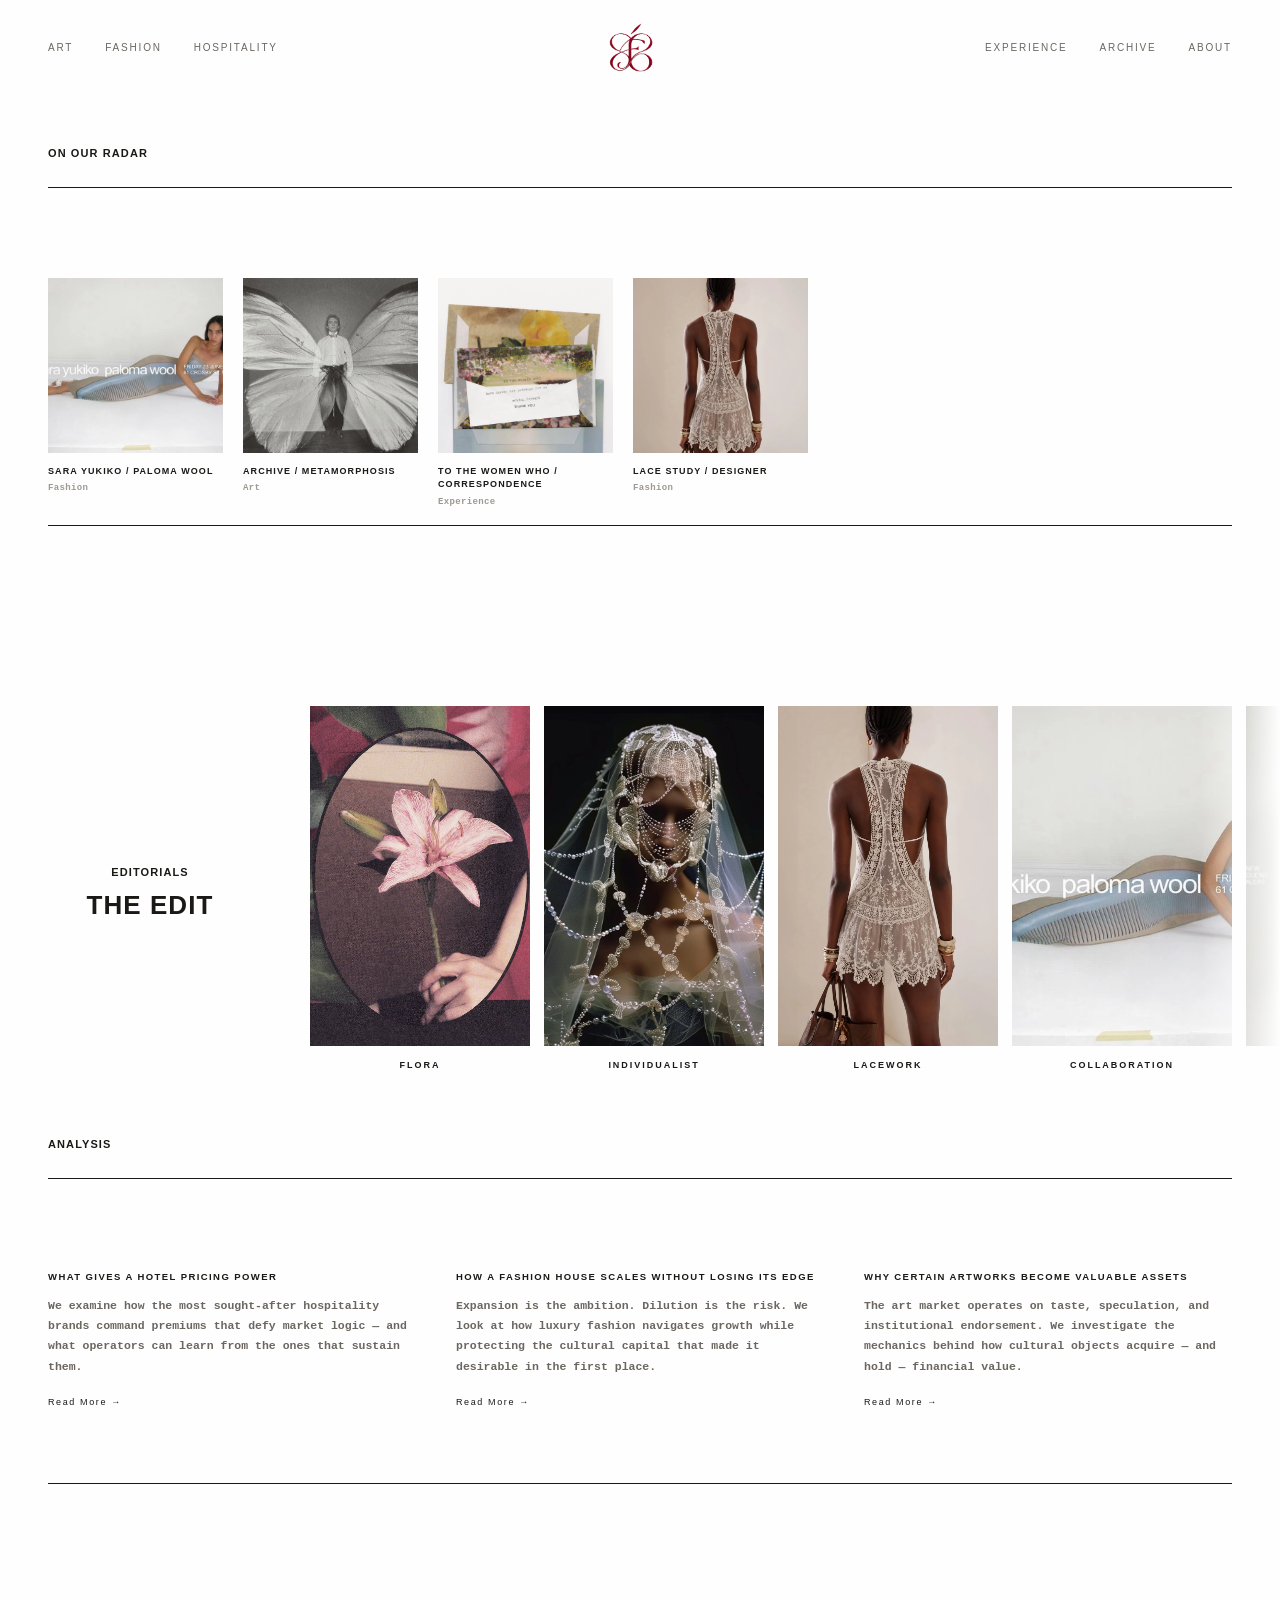
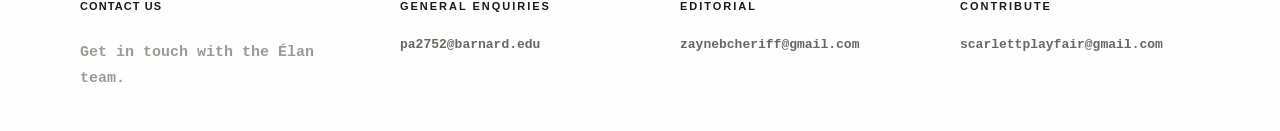
==== index.html @ d8a5c041 "Initial commit — Élan magazine website" ====
<!DOCTYPE html>
<html lang="en">
<head>
  <meta charset="UTF-8" />
  <meta name="viewport" content="width=device-width, initial-scale=1.0" />
  <title>Élan</title>
  <link rel="icon" type="image/png" href="logo.png" />
  <link rel="stylesheet" href="style.css" />
  <link rel="stylesheet" href="about.css" />
</head>
<body>

  <!-- NAV -->
  <nav class="nav">
    <div class="nav-left">
      <a href="#">Art</a>
      <a href="#">Fashion</a>
      <a href="#">Hospitality</a>
    </div>
    <div class="nav-logo">
      <img src="logo.png" alt="Élan" class="nav-logo-img" />
    </div>
    <div class="nav-right">
      <a href="#">Experience</a>
      <a href="archive.html">Archive</a>
      <a href="about.html">About</a>
    </div>
  </nav>

  <main>

    <!-- ON OUR RADAR -->
    <section class="section">
      <div class="section-label">On Our Radar</div>
      <div class="section-divider"></div>

      <div class="scroll-row-wrap">
        <div class="scroll-row creators-row">

          <article class="creator-card">
            <img class="creator-img" src="img-6.webp" alt="Sara Yukiko x Paloma Wool" />
            <div class="creator-meta">
              <p class="creator-name">Sara Yukiko / Paloma Wool</p>
              <p class="creator-date">Fashion</p>
            </div>
          </article>

          <article class="creator-card">
            <img class="creator-img" src="img-5.webp" alt="Butterfly Wings" />
            <div class="creator-meta">
              <p class="creator-name">Archive / Metamorphosis</p>
              <p class="creator-date">Art</p>
            </div>
          </article>

          <article class="creator-card">
            <img class="creator-img" src="img-2.webp" alt="Letters" />
            <div class="creator-meta">
              <p class="creator-name">To the Women Who / Correspondence</p>
              <p class="creator-date">Experience</p>
            </div>
          </article>

          <article class="creator-card">
            <img class="creator-img" src="img-4.webp" alt="Lace" />
            <div class="creator-meta">
              <p class="creator-name">Lace Study / Designer</p>
              <p class="creator-date">Fashion</p>
            </div>
          </article>

          <article class="creator-card" style="display:none;">
            <img class="creator-img" src="img-3.webp" alt="Camera" />
            <div class="creator-meta">
              <p class="creator-name">Bespoke / New Client Alert</p>
              <p class="creator-date">Art</p>
            </div>
          </article>

          <article class="creator-card" style="display:none;">
            <img class="creator-img" src="img-7.webp" alt="Veil" />
            <div class="creator-meta">
              <p class="creator-name">Veiled / Crystal Work</p>
              <p class="creator-date">Fashion</p>
            </div>
          </article>

        </div>
        <div class="scroll-fade-right"></div>
      </div>
      <div class="section-divider"></div>
    </section>

    <!-- LOOKBOOKS / THE EDIT -->
    <section class="section section-lookbooks">
      <div class="lookbooks-inner">

        <div class="lookbooks-text">
          <p class="lookbooks-label">Editorials</p>
          <h2 class="lookbooks-title">The Edit</h2>
        </div>

        <div class="lookbooks-scroll-wrap">
          <button class="scroll-arrow arrow-left" aria-label="Scroll left">&#8592;</button>

          <div class="scroll-row lookbooks-row" id="lookbooksRow">

            <article class="lookbook-card">
              <img class="lookbook-img" src="img-1.webp" alt="Lily" />
              <p class="lookbook-caption">Flora</p>
            </article>

            <article class="lookbook-card">
              <img class="lookbook-img" src="img-7.webp" alt="Veil" />
              <p class="lookbook-caption">Individualist</p>
            </article>

            <article class="lookbook-card">
              <img class="lookbook-img" src="img-4.webp" alt="Lace" />
              <p class="lookbook-caption">Lacework</p>
            </article>

            <article class="lookbook-card">
              <img class="lookbook-img" src="img-6.webp" alt="Sara Yukiko" />
              <p class="lookbook-caption">Collaboration</p>
            </article>

            <article class="lookbook-card">
              <img class="lookbook-img" src="img-3.webp" alt="Camera" />
              <p class="lookbook-caption">Bespoke</p>
            </article>

          </div>
          <div class="scroll-fade-right"></div>
        </div>

    </section>

    <!-- INTERVIEWS -->
    <section class="section section-interviews">
      <div class="section-label">Analysis</div>
      <div class="section-divider"></div>

      <div class="interviews-grid">

        <article class="interview-card">
          <h3 class="interview-title">What Gives a Hotel Pricing Power</h3>
          <p class="interview-body">We examine how the most sought-after hospitality brands command premiums that defy market logic — and what operators can learn from the ones that sustain them.</p>
          <a href="#" class="read-more">Read More &rarr;</a>
        </article>

        <article class="interview-card">
          <h3 class="interview-title">How a Fashion House Scales Without Losing Its Edge</h3>
          <p class="interview-body">Expansion is the ambition. Dilution is the risk. We look at how luxury fashion navigates growth while protecting the cultural capital that made it desirable in the first place.</p>
          <a href="#" class="read-more">Read More &rarr;</a>
        </article>

        <article class="interview-card">
          <h3 class="interview-title">Why Certain Artworks Become Valuable Assets</h3>
          <p class="interview-body">The art market operates on taste, speculation, and institutional endorsement. We investigate the mechanics behind how cultural objects acquire — and hold — financial value.</p>
          <a href="#" class="read-more">Read More &rarr;</a>
        </article>

      </div>
    </section>

    <!-- CONTACT -->
    <section class="about-contact">
      <div class="section-divider"></div>
      <div class="about-contact-inner">
        <div class="about-contact-left">
          <p class="section-label">Contact Us</p>
          <p class="about-contact-sub">Get in touch with the Élan team.</p>
        </div>
        <div class="about-contact-right">
          <div class="about-contact-item">
            <p class="about-contact-label">General Enquiries</p>
            <a href="mailto:pa2752@barnard.edu" class="about-contact-link">pa2752@barnard.edu</a>
          </div>
          <div class="about-contact-item">
            <p class="about-contact-label">Editorial</p>
            <a href="mailto:zaynebcheriff@gmail.com" class="about-contact-link">zaynebcheriff@gmail.com</a>
          </div>
          <div class="about-contact-item">
            <p class="about-contact-label">Contribute</p>
            <a href="mailto:scarlettplayfair@gmail.com" class="about-contact-link">scarlettplayfair@gmail.com</a>
          </div>
        </div>
      </div>
    </section>

  </main>

  <script>
    const arrow = document.querySelector('.arrow-left');
    const row = document.getElementById('lookbooksRow');
    if (arrow && row) {
      arrow.addEventListener('click', () => {
        row.scrollBy({ left: -340, behavior: 'smooth' });
      });
    }
  </script>

</body>
</html>
---- style.css ----
/* ── RESET & BASE ── */
*, *::before, *::after { box-sizing: border-box; margin: 0; padding: 0; }

:root {
  --bg: #fefefe;
  --ink: #1a1916;
  --ink-light: #6b6660;
  --ink-faint: #9e9992;
  --rule: #1a1916;
  --sans: 'Helvetica Neue', Helvetica, Arial, sans-serif;
  --serif: 'Times New Roman', Times, serif;
  --mono: 'Courier New', Courier, monospace;
}

html { scroll-behavior: smooth; }

body {
  background: var(--bg);
  color: var(--ink);
  font-family: var(--sans);
  font-size: 13px;
  font-weight: 400;
  line-height: 1.6;
  -webkit-font-smoothing: antialiased;
}

a { color: inherit; text-decoration: none; }

/* ── NAV ── */
.nav {
  display: flex;
  align-items: center;
  justify-content: space-between;
  padding: 22px 48px;
  position: sticky;
  top: 0;
  background: var(--bg);
  z-index: 100;
  border-bottom: 1px solid transparent;
}

.nav-left, .nav-right {
  display: flex;
  gap: 32px;
}

.nav-left a, .nav-right a {
  font-size: 10px;
  letter-spacing: 0.18em;
  text-transform: uppercase;
  color: var(--ink-light);
  transition: color 0.2s;
}

.nav-left a:hover, .nav-right a:hover { color: var(--ink); }

.nav-logo {
  display: flex;
  align-items: center;
  justify-content: center;
}

.nav-logo-img {
  height: 52px;
  width: auto;
  display: block;
}

/* ── PAGE HEADER ── */
.page-header {
  text-align: center;
  padding: 36px 48px 28px;
}

.page-title {
  display: flex;
  align-items: center;
  justify-content: center;
  gap: 18px;
  font-size: 0;
}

.title-sans {
  font-family: var(--sans);
  font-size: 12px;
  font-weight: 400;
  letter-spacing: 0.38em;
  text-transform: uppercase;
  color: var(--ink);
}

.title-italic {
  font-family: var(--serif);
  font-size: 26px;
  font-weight: 700;
  font-style: italic;
  letter-spacing: 0.02em;
  text-transform: none;
}

.title-rule {
  display: inline-block;
  width: 56px;
  height: 1px;
  background: var(--ink);
  vertical-align: middle;
  flex-shrink: 0;
}

/* ── SECTIONS ── */
.section {
  padding: 0 48px 90px;
}

.section:first-of-type {
  padding-top: 48px;
}


.section-label {
  font-size: 11px;
  font-weight: 600;
  letter-spacing: 0.1em;
  text-transform: uppercase;
  color: var(--ink);
  margin-bottom: 24px;
}

.section-divider {
  width: 100%;
  height: 1px;
  background: var(--rule);
  margin-top: 12px;
  margin-bottom: 90px;
}

/* ── SCROLL ROW ── */
.scroll-row-wrap {
  position: relative;
}

.scroll-row {
  display: flex;
  gap: 20px;
  overflow-x: auto;
  overflow-y: visible;
  scrollbar-width: none;
  -ms-overflow-style: none;
  padding-bottom: 4px;
}

.scroll-row::-webkit-scrollbar { display: none; }

.scroll-fade-right {
  position: absolute;
  top: 0; right: 0;
  width: 80px;
  height: calc(100% - 4px);
  background: linear-gradient(to right, transparent, var(--bg));
  pointer-events: none;
}

/* ── CREATOR CARDS ── */
.creators-row {
  align-items: flex-start;
}

.creator-card {
  flex: 0 0 auto;
  width: 175px;
  cursor: pointer;
}

.creator-img {
  width: 175px;
  height: 175px;
  object-fit: cover;
  object-position: center top;
  display: block;
  margin-bottom: 10px;
}

.creator-meta { padding-top: 2px; }

.creator-name {
  font-size: 9px;
  font-weight: 600;
  letter-spacing: 0.12em;
  text-transform: uppercase;
  color: var(--ink);
  line-height: 1.5;
  margin-bottom: 3px;
}

.creator-date {
  font-family: var(--mono);
  font-size: 9px;
  font-weight: 700;
  letter-spacing: 0.04em;
  color: var(--ink-faint);
}

/* ── LOOKBOOKS SECTION ── */
.section-lookbooks {
  padding-left: 0;
  padding-right: 0;
  padding-bottom: 60px;
}

.lookbooks-inner {
  display: flex;
  align-items: center;
  gap: 0;
}

.lookbooks-text {
  flex: 0 0 300px;
  padding: 0 60px;
  text-align: center;
}

.lookbooks-label {
  font-size: 11px;
  font-weight: 600;
  letter-spacing: 0.1em;
  text-transform: uppercase;
  color: var(--ink);
  margin-bottom: 10px;
}

.lookbooks-title {
  font-family: var(--sans);
  font-size: 26px;
  font-weight: 700;
  letter-spacing: 0.04em;
  text-transform: uppercase;
  color: var(--ink);
  line-height: 1;
}

.lookbooks-sub {
  font-size: 10px;
  letter-spacing: 0.08em;
  color: var(--ink-faint);
}

.lookbooks-scroll-wrap {
  flex: 1;
  position: relative;
  overflow: hidden;
  min-height: 360px;
}

.lookbooks-row {
  gap: 14px;
  padding-left: 10px;
  padding-right: 80px;
  align-items: flex-start;
}

.lookbook-card {
  flex: 0 0 auto;
  width: 220px;
  cursor: pointer;
}

.lookbook-img {
  width: 220px;
  height: 340px;
  object-fit: cover;
  object-position: center top;
  display: block;
  margin-bottom: 12px;
}

.lookbook-caption {
  font-size: 9px;
  font-weight: 600;
  letter-spacing: 0.22em;
  text-transform: uppercase;
  color: var(--ink);
  text-align: center;
}

/* Arrow button */
.scroll-arrow {
  position: absolute;
  left: -2px;
  top: 50%;
  transform: translateY(-50%);
  background: none;
  border: none;
  cursor: pointer;
  font-size: 18px;
  color: var(--ink-light);
  z-index: 10;
  padding: 8px 12px;
  transition: color 0.2s;
  line-height: 1;
}

.scroll-arrow:hover { color: var(--ink); }

/* ── INTERVIEWS ── */
.section-interviews { padding-top: 0; padding-bottom: 60px; }

.interviews-grid {
  display: grid;
  grid-template-columns: repeat(3, 1fr);
  gap: 40px;
}

.interview-title {
  font-size: 9.5px;
  font-weight: 600;
  letter-spacing: 0.15em;
  text-transform: uppercase;
  color: var(--ink);
  margin-bottom: 12px;
  line-height: 1.6;
}

.interview-body {
  font-family: var(--mono);
  font-size: 11.5px;
  font-weight: 700;
  color: var(--ink-light);
  line-height: 1.75;
  margin-bottom: 14px;
}

.interview-body em { font-style: italic; }

.read-more {
  font-size: 9px;
  font-weight: 500;
  letter-spacing: 0.18em;
  color: var(--ink);
  text-transform: capitalize;
  transition: letter-spacing 0.25s;
}

.read-more:hover { letter-spacing: 0.28em; }

/* ── PLACEHOLDER IMAGES ── */
.placeholder-img {
  background-color: #ccc;
  display: block;
}

.img-portrait  { background-color: #b8bab5; }
.img-dark      { background-color: #2e2e2e; }
.img-warm      { background-color: #8b4a3c; }
.img-light     { background-color: #ddd8ce; }
.img-mid       { background-color: #9fa89e; }
.img-nature    { background-color: #c4bca8; }

/* ── RESPONSIVE ── */
@media (max-width: 768px) {
  .nav { padding: 18px 24px; }
  .section { padding-left: 24px; padding-right: 24px; }
  .interviews-grid { grid-template-columns: 1fr; gap: 36px; }
  .lookbooks-inner { flex-direction: column; align-items: flex-start; }
  .lookbooks-text { padding: 0 24px 24px; text-align: left; flex: none; }
}
---- about.css ----
/* ── ABOUT PAGE ── */

.about-main {
  padding: 60px 0 0;
}

.about-title-wrap {
  padding: 0 80px 60px;
}

.about-title {
  font-family: var(--sans);
  font-size: 42px;
  font-weight: 900;
  letter-spacing: 0.02em;
  text-transform: uppercase;
  color: var(--ink);
}

/* THREE COLUMNS */
.about-columns {
  display: grid;
  grid-template-columns: repeat(3, 1fr);
  gap: 48px;
  padding: 0 80px 80px;
}

.about-num {
  font-family: var(--mono);
  font-size: 11px;
  font-weight: 700;
  letter-spacing: 0.08em;
  color: var(--ink-faint);
  margin-bottom: 48px;
}

.about-num-title {
  font-family: var(--sans);
  font-size: 11px;
  font-weight: 600;
  letter-spacing: 0.18em;
  text-transform: uppercase;
  color: var(--ink-faint);
}

.about-body {
  font-family: var(--mono);
  font-size: 11px;
  font-weight: 700;
  color: var(--ink-light);
  line-height: 1.85;
}

/* IMAGE PAIR */
.about-images {
  display: grid;
  grid-template-columns: 1fr 1fr;
  gap: 0;
  height: 360px;
}

.about-img-wrap {
  overflow: hidden;
}

.about-img-wrap img {
  width: 100%;
  height: 100%;
  object-fit: cover;
  object-position: center;
  display: block;
}

/* ETHOS */
.about-ethos {
  display: grid;
  grid-template-columns: repeat(2, 1fr);
  gap: 48px;
  padding: 80px 80px 100px;
}

.about-ethos-label {
  font-family: var(--mono);
  font-size: 11px;
  font-weight: 700;
  letter-spacing: 0.08em;
  color: var(--ink-faint);
  margin-bottom: 48px;
}

.about-ethos-body {
  font-family: var(--mono);
  font-size: 11px;
  font-weight: 700;
  color: var(--ink-light);
  line-height: 1.85;
}

/* CONTACT */
.about-contact {
  padding: 0 48px 40px;
}

.about-contact-inner {
  display: flex;
  justify-content: space-between;
  align-items: flex-start;
  padding: 24px 32px 0;
  gap: 80px;
}

.about-contact-left {
  flex: 0 0 240px;
}

.about-contact-sub {
  font-family: var(--mono);
  font-size: 15px;
  font-weight: 700;
  color: var(--ink-faint);
  margin-top: 16px;
  line-height: 1.7;
}

.about-contact-right {
  flex: 1;
  display: grid;
  grid-template-columns: repeat(3, 1fr);
  gap: 40px;
}

.about-contact-label {
  font-family: var(--sans);
  font-size: 11px;
  font-weight: 600;
  letter-spacing: 0.18em;
  text-transform: uppercase;
  color: var(--ink);
  margin-bottom: 18px;
}

.about-contact-link {
  font-family: var(--mono);
  font-size: 13px;
  font-weight: 700;
  color: var(--ink-light);
  text-decoration: none;
  transition: color 0.2s;
}

.about-contact-link:hover {
  color: var(--ink);
}
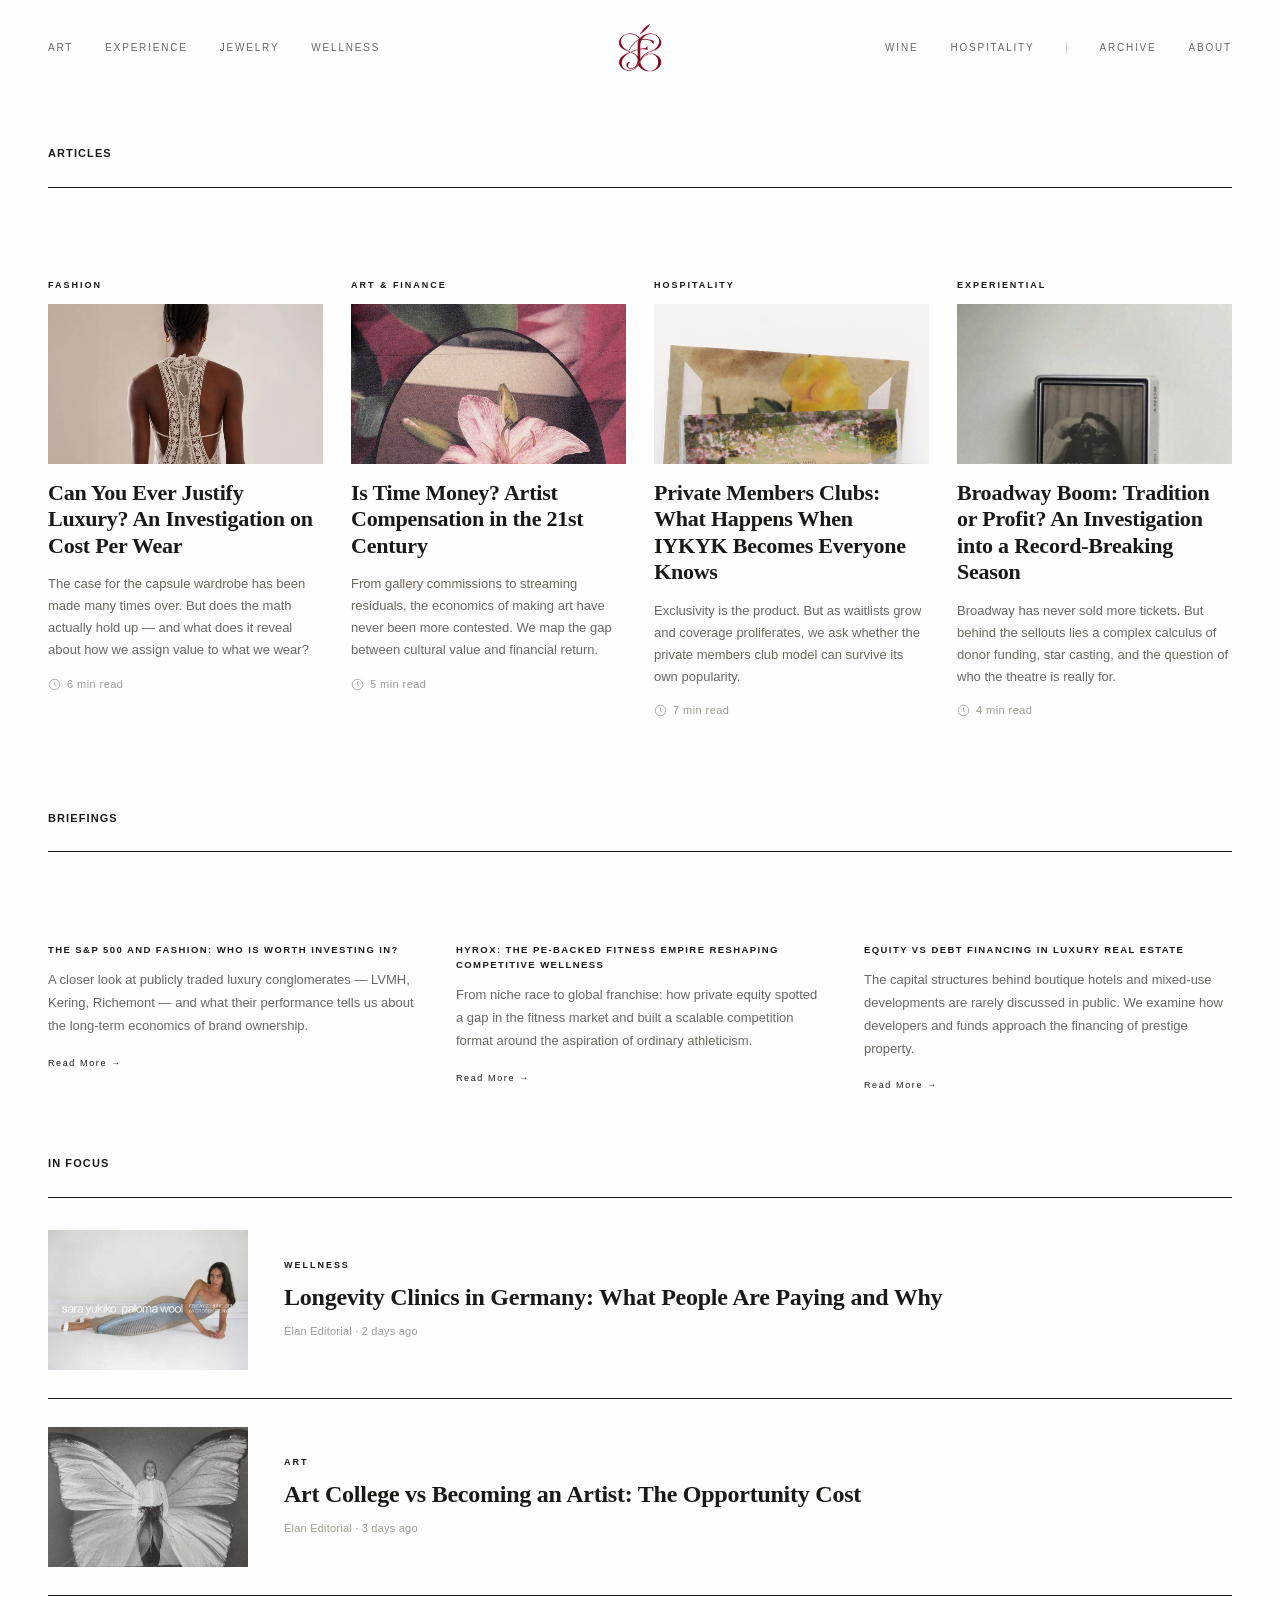
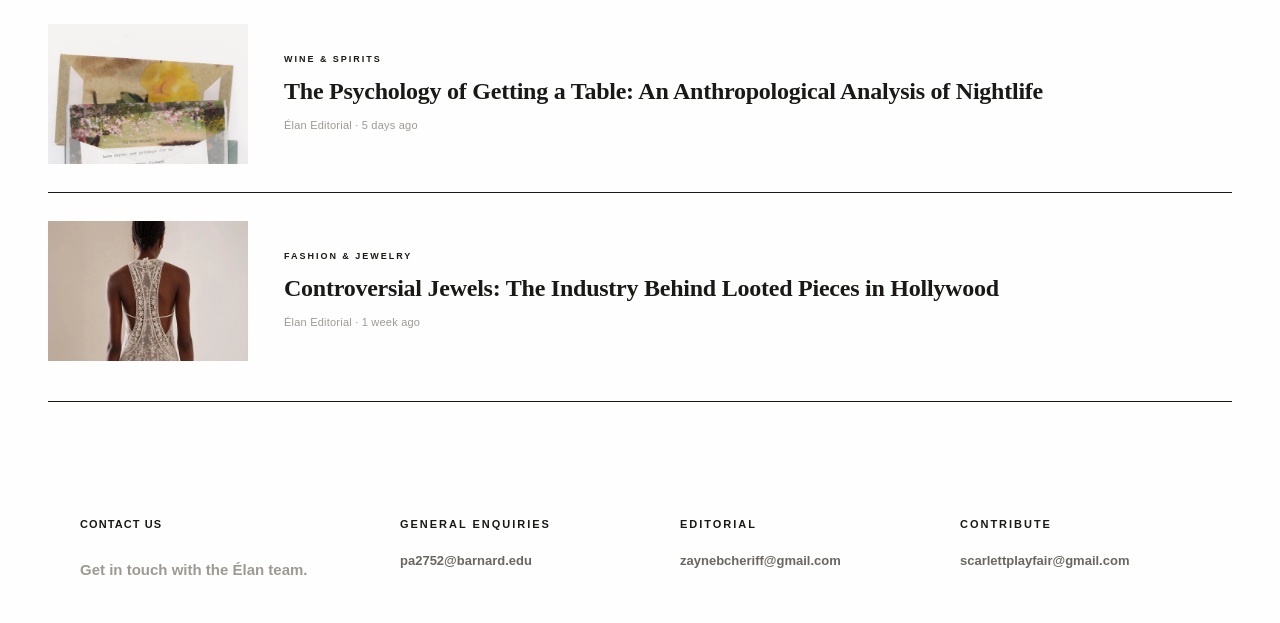
==== commit 88ecdc2d: "Add category pages, archive search, updated nav and content Co-Authored-By: Claude Sonnet 4.6 <norep" ====
--- a/index.html
+++ b/index.html
@@ -13,15 +13,18 @@
   <!-- NAV -->
   <nav class="nav">
     <div class="nav-left">
-      <a href="#">Art</a>
-      <a href="#">Fashion</a>
-      <a href="#">Hospitality</a>
+      <a href="art.html">Art</a>
+      <a href="experience.html">Experience</a>
+      <a href="jewelry.html">Jewelry</a>
+      <a href="wellness.html">Wellness</a>
     </div>
     <div class="nav-logo">
       <img src="logo.png" alt="Élan" class="nav-logo-img" />
     </div>
     <div class="nav-right">
-      <a href="#">Experience</a>
+      <a href="wine.html">Wine</a>
+      <a href="hospitality.html">Hospitality</a>
+      <span class="nav-divider"></span>
       <a href="archive.html">Archive</a>
       <a href="about.html">About</a>
     </div>
@@ -29,139 +32,145 @@
 
   <main>
 
-    <!-- ON OUR RADAR -->
-    <section class="section">
-      <div class="section-label">On Our Radar</div>
-      <div class="section-divider"></div>
-
-      <div class="scroll-row-wrap">
-        <div class="scroll-row creators-row">
-
-          <article class="creator-card">
-            <img class="creator-img" src="img-6.webp" alt="Sara Yukiko x Paloma Wool" />
-            <div class="creator-meta">
-              <p class="creator-name">Sara Yukiko / Paloma Wool</p>
-              <p class="creator-date">Fashion</p>
-            </div>
-          </article>
-
-          <article class="creator-card">
-            <img class="creator-img" src="img-5.webp" alt="Butterfly Wings" />
-            <div class="creator-meta">
-              <p class="creator-name">Archive / Metamorphosis</p>
-              <p class="creator-date">Art</p>
-            </div>
-          </article>
-
-          <article class="creator-card">
-            <img class="creator-img" src="img-2.webp" alt="Letters" />
-            <div class="creator-meta">
-              <p class="creator-name">To the Women Who / Correspondence</p>
-              <p class="creator-date">Experience</p>
-            </div>
-          </article>
-
-          <article class="creator-card">
-            <img class="creator-img" src="img-4.webp" alt="Lace" />
-            <div class="creator-meta">
-              <p class="creator-name">Lace Study / Designer</p>
-              <p class="creator-date">Fashion</p>
-            </div>
-          </article>
-
-          <article class="creator-card" style="display:none;">
-            <img class="creator-img" src="img-3.webp" alt="Camera" />
-            <div class="creator-meta">
-              <p class="creator-name">Bespoke / New Client Alert</p>
-              <p class="creator-date">Art</p>
-            </div>
-          </article>
-
-          <article class="creator-card" style="display:none;">
-            <img class="creator-img" src="img-7.webp" alt="Veil" />
-            <div class="creator-meta">
-              <p class="creator-name">Veiled / Crystal Work</p>
-              <p class="creator-date">Fashion</p>
-            </div>
-          </article>
-
-        </div>
-        <div class="scroll-fade-right"></div>
-      </div>
-      <div class="section-divider"></div>
-    </section>
-
-    <!-- LOOKBOOKS / THE EDIT -->
-    <section class="section section-lookbooks">
-      <div class="lookbooks-inner">
-
-        <div class="lookbooks-text">
-          <p class="lookbooks-label">Editorials</p>
-          <h2 class="lookbooks-title">The Edit</h2>
-        </div>
-
-        <div class="lookbooks-scroll-wrap">
-          <button class="scroll-arrow arrow-left" aria-label="Scroll left">&#8592;</button>
-
-          <div class="scroll-row lookbooks-row" id="lookbooksRow">
-
-            <article class="lookbook-card">
-              <img class="lookbook-img" src="img-1.webp" alt="Lily" />
-              <p class="lookbook-caption">Flora</p>
-            </article>
-
-            <article class="lookbook-card">
-              <img class="lookbook-img" src="img-7.webp" alt="Veil" />
-              <p class="lookbook-caption">Individualist</p>
-            </article>
-
-            <article class="lookbook-card">
-              <img class="lookbook-img" src="img-4.webp" alt="Lace" />
-              <p class="lookbook-caption">Lacework</p>
-            </article>
-
-            <article class="lookbook-card">
-              <img class="lookbook-img" src="img-6.webp" alt="Sara Yukiko" />
-              <p class="lookbook-caption">Collaboration</p>
-            </article>
-
-            <article class="lookbook-card">
-              <img class="lookbook-img" src="img-3.webp" alt="Camera" />
-              <p class="lookbook-caption">Bespoke</p>
-            </article>
-
-          </div>
-          <div class="scroll-fade-right"></div>
-        </div>
-
-    </section>
-
-    <!-- INTERVIEWS -->
+    <!-- FEATURES -->
+    <section class="section section-editorials">
+      <div class="section-label">Articles</div>
+      <div class="section-divider"></div>
+
+      <div class="editorials-list">
+
+        <article class="editorial-card">
+          <div class="editorial-top">
+            <span class="editorial-category">Fashion</span>
+          </div>
+          <div class="editorial-body">
+            <img class="editorial-img" src="img-4.webp" alt="Fashion" />
+            <div class="editorial-text">
+              <h2 class="editorial-title">Can You Ever Justify Luxury? An Investigation on Cost Per Wear</h2>
+              <p class="editorial-desc">The case for the capsule wardrobe has been made many times over. But does the math actually hold up — and what does it reveal about how we assign value to what we wear?</p>
+              <p class="editorial-read"><svg class="read-icon" viewBox="0 0 16 16" fill="none" xmlns="http://www.w3.org/2000/svg"><circle cx="8" cy="8" r="6.5" stroke="currentColor" stroke-width="1"/><path d="M8 5v3.5l2 1.5" stroke="currentColor" stroke-width="1" stroke-linecap="round"/></svg> 6 min read</p>
+            </div>
+          </div>
+        </article>
+
+        <article class="editorial-card">
+          <div class="editorial-top">
+            <span class="editorial-category">Art &amp; Finance</span>
+          </div>
+          <div class="editorial-body">
+            <img class="editorial-img" src="img-1.webp" alt="Art" />
+            <div class="editorial-text">
+              <h2 class="editorial-title">Is Time Money? Artist Compensation in the 21st Century</h2>
+              <p class="editorial-desc">From gallery commissions to streaming residuals, the economics of making art have never been more contested. We map the gap between cultural value and financial return.</p>
+              <p class="editorial-read"><svg class="read-icon" viewBox="0 0 16 16" fill="none" xmlns="http://www.w3.org/2000/svg"><circle cx="8" cy="8" r="6.5" stroke="currentColor" stroke-width="1"/><path d="M8 5v3.5l2 1.5" stroke="currentColor" stroke-width="1" stroke-linecap="round"/></svg> 5 min read</p>
+            </div>
+          </div>
+        </article>
+
+        <article class="editorial-card">
+          <div class="editorial-top">
+            <span class="editorial-category">Hospitality</span>
+          </div>
+          <div class="editorial-body">
+            <img class="editorial-img" src="img-2.webp" alt="Hospitality" />
+            <div class="editorial-text">
+              <h2 class="editorial-title">Private Members Clubs: What Happens When IYKYK Becomes Everyone Knows</h2>
+              <p class="editorial-desc">Exclusivity is the product. But as waitlists grow and coverage proliferates, we ask whether the private members club model can survive its own popularity.</p>
+              <p class="editorial-read"><svg class="read-icon" viewBox="0 0 16 16" fill="none" xmlns="http://www.w3.org/2000/svg"><circle cx="8" cy="8" r="6.5" stroke="currentColor" stroke-width="1"/><path d="M8 5v3.5l2 1.5" stroke="currentColor" stroke-width="1" stroke-linecap="round"/></svg> 7 min read</p>
+            </div>
+          </div>
+        </article>
+
+        <article class="editorial-card">
+          <div class="editorial-top">
+            <span class="editorial-category">Experiential</span>
+          </div>
+          <div class="editorial-body">
+            <img class="editorial-img" src="img-3.webp" alt="Experience" />
+            <div class="editorial-text">
+              <h2 class="editorial-title">Broadway Boom: Tradition or Profit? An Investigation into a Record-Breaking Season</h2>
+              <p class="editorial-desc">Broadway has never sold more tickets. But behind the sellouts lies a complex calculus of donor funding, star casting, and the question of who the theatre is really for.</p>
+              <p class="editorial-read"><svg class="read-icon" viewBox="0 0 16 16" fill="none" xmlns="http://www.w3.org/2000/svg"><circle cx="8" cy="8" r="6.5" stroke="currentColor" stroke-width="1"/><path d="M8 5v3.5l2 1.5" stroke="currentColor" stroke-width="1" stroke-linecap="round"/></svg> 4 min read</p>
+            </div>
+          </div>
+        </article>
+
+      </div>
+    </section>
+
+    <!-- BRIEFINGS -->
     <section class="section section-interviews">
-      <div class="section-label">Analysis</div>
+      <div class="section-label">Briefings</div>
       <div class="section-divider"></div>
 
       <div class="interviews-grid">
 
         <article class="interview-card">
-          <h3 class="interview-title">What Gives a Hotel Pricing Power</h3>
-          <p class="interview-body">We examine how the most sought-after hospitality brands command premiums that defy market logic — and what operators can learn from the ones that sustain them.</p>
+          <h3 class="interview-title">The S&P 500 and Fashion: Who Is Worth Investing In?</h3>
+          <p class="interview-body">A closer look at publicly traded luxury conglomerates — LVMH, Kering, Richemont — and what their performance tells us about the long-term economics of brand ownership.</p>
           <a href="#" class="read-more">Read More &rarr;</a>
         </article>
 
         <article class="interview-card">
-          <h3 class="interview-title">How a Fashion House Scales Without Losing Its Edge</h3>
-          <p class="interview-body">Expansion is the ambition. Dilution is the risk. We look at how luxury fashion navigates growth while protecting the cultural capital that made it desirable in the first place.</p>
+          <h3 class="interview-title">Hyrox: The PE-Backed Fitness Empire Reshaping Competitive Wellness</h3>
+          <p class="interview-body">From niche race to global franchise: how private equity spotted a gap in the fitness market and built a scalable competition format around the aspiration of ordinary athleticism.</p>
           <a href="#" class="read-more">Read More &rarr;</a>
         </article>
 
         <article class="interview-card">
-          <h3 class="interview-title">Why Certain Artworks Become Valuable Assets</h3>
-          <p class="interview-body">The art market operates on taste, speculation, and institutional endorsement. We investigate the mechanics behind how cultural objects acquire — and hold — financial value.</p>
+          <h3 class="interview-title">Equity vs Debt Financing in Luxury Real Estate</h3>
+          <p class="interview-body">The capital structures behind boutique hotels and mixed-use developments are rarely discussed in public. We examine how developers and funds approach the financing of prestige property.</p>
           <a href="#" class="read-more">Read More &rarr;</a>
         </article>
 
       </div>
+    </section>
+
+    <!-- IN FOCUS -->
+    <section class="section section-infocus">
+      <div class="section-label">In Focus</div>
+      <div class="section-divider"></div>
+
+      <div class="infocus-list">
+
+        <article class="infocus-card">
+          <img class="infocus-img" src="img-6.webp" alt="Wellness" />
+          <div class="infocus-text">
+            <p class="infocus-category">Wellness</p>
+            <h2 class="infocus-title">Longevity Clinics in Germany: What People Are Paying and Why</h2>
+            <p class="infocus-meta">Élan Editorial · 2 days ago</p>
+          </div>
+        </article>
+
+        <article class="infocus-card">
+          <img class="infocus-img" src="img-5.webp" alt="Art" />
+          <div class="infocus-text">
+            <p class="infocus-category">Art</p>
+            <h2 class="infocus-title">Art College vs Becoming an Artist: The Opportunity Cost</h2>
+            <p class="infocus-meta">Élan Editorial · 3 days ago</p>
+          </div>
+        </article>
+
+        <article class="infocus-card">
+          <img class="infocus-img" src="img-2.webp" alt="Wine & Spirits" />
+          <div class="infocus-text">
+            <p class="infocus-category">Wine &amp; Spirits</p>
+            <h2 class="infocus-title">The Psychology of Getting a Table: An Anthropological Analysis of Nightlife</h2>
+            <p class="infocus-meta">Élan Editorial · 5 days ago</p>
+          </div>
+        </article>
+
+        <article class="infocus-card">
+          <img class="infocus-img" src="img-4.webp" alt="Fashion & Jewelry" />
+          <div class="infocus-text">
+            <p class="infocus-category">Fashion &amp; Jewelry</p>
+            <h2 class="infocus-title">Controversial Jewels: The Industry Behind Looted Pieces in Hollywood</h2>
+            <p class="infocus-meta">Élan Editorial · 1 week ago</p>
+          </div>
+        </article>
+
+      </div>
+      <!-- <a href="archive.html" class="view-more">View More <svg viewBox="0 0 16 16" fill="none" xmlns="http://www.w3.org/2000/svg"><path d="M3 8h10M9 4l4 4-4 4" stroke="currentColor" stroke-width="1.2" stroke-linecap="round" stroke-linejoin="round"/></svg></a> -->
     </section>
 
     <!-- CONTACT -->
--- a/style.css
+++ b/style.css
@@ -42,6 +42,11 @@
 .nav-left, .nav-right {
   display: flex;
   gap: 32px;
+  flex: 1;
+}
+
+.nav-right {
+  justify-content: flex-end;
 }
 
 .nav-left a, .nav-right a {
@@ -50,6 +55,15 @@
   text-transform: uppercase;
   color: var(--ink-light);
   transition: color 0.2s;
+}
+
+.nav-right .nav-divider {
+  width: 1px;
+  height: 12px;
+  background: var(--ink-faint);
+  opacity: 0.4;
+  align-self: center;
+  flex-shrink: 0;
 }
 
 .nav-left a:hover, .nav-right a:hover { color: var(--ink); }
@@ -193,9 +207,9 @@
 }
 
 .creator-date {
-  font-family: var(--mono);
+  font-family: var(--sans);
   font-size: 9px;
-  font-weight: 700;
+  font-weight: 400;
   letter-spacing: 0.04em;
   color: var(--ink-faint);
 }
@@ -301,6 +315,169 @@
 
 .scroll-arrow:hover { color: var(--ink); }
 
+/* ── IN FOCUS ── */
+.section-infocus { padding-bottom: 0; }
+.section-infocus .section-divider { margin-bottom: 32px; }
+
+.infocus-list {
+  display: flex;
+  flex-direction: column;
+}
+
+.infocus-card {
+  display: flex;
+  align-items: center;
+  gap: 36px;
+  padding: 28px 0;
+  border-bottom: 1px solid var(--rule);
+  cursor: pointer;
+}
+
+.infocus-card:last-child { border-bottom: none; }
+
+.view-more {
+  display: flex;
+  align-items: center;
+  justify-content: flex-end;
+  gap: 8px;
+  margin-top: 28px;
+  font-family: var(--sans);
+  font-size: 11px;
+  font-weight: 500;
+  letter-spacing: 0.16em;
+  text-transform: uppercase;
+  color: var(--ink);
+  text-decoration: none;
+  transition: gap 0.25s;
+}
+
+.view-more:hover { gap: 14px; }
+
+.view-more svg {
+  width: 16px;
+  height: 16px;
+}
+.infocus-card:first-child { padding-top: 0; }
+
+.infocus-img {
+  width: 200px;
+  height: 140px;
+  object-fit: cover;
+  object-position: center top;
+  flex-shrink: 0;
+}
+
+.infocus-text { flex: 1; }
+
+.infocus-category {
+  font-family: var(--sans);
+  font-size: 9px;
+  font-weight: 700;
+  letter-spacing: 0.22em;
+  text-transform: uppercase;
+  color: var(--ink);
+  margin-bottom: 10px;
+}
+
+.infocus-title {
+  font-family: var(--serif);
+  font-size: 24px;
+  font-weight: 700;
+  line-height: 1.2;
+  color: var(--ink);
+  margin-bottom: 12px;
+  letter-spacing: -0.01em;
+}
+
+.infocus-meta {
+  font-family: var(--sans);
+  font-size: 11px;
+  font-weight: 300;
+  color: var(--ink-faint);
+  letter-spacing: 0.02em;
+}
+
+/* ── EDITORIALS ── */
+.section-editorials { padding-bottom: 90px; }
+
+.editorials-list {
+  display: grid;
+  grid-template-columns: repeat(4, 1fr);
+  gap: 28px;
+}
+
+.editorial-card {
+  cursor: pointer;
+}
+
+.editorial-category {
+  font-family: var(--sans);
+  font-size: 9px;
+  font-weight: 600;
+  letter-spacing: 0.22em;
+  text-transform: uppercase;
+  color: var(--ink);
+  display: block;
+  margin-bottom: 12px;
+}
+
+.editorial-body {
+  display: flex;
+  flex-direction: column;
+  gap: 16px;
+}
+
+.editorial-text {
+  flex: 1;
+}
+
+.editorial-title {
+  font-family: var(--serif);
+  font-size: 22px;
+  font-weight: 700;
+  font-style: normal;
+  line-height: 1.2;
+  color: var(--ink);
+  margin-bottom: 14px;
+  letter-spacing: -0.01em;
+}
+
+.editorial-desc {
+  font-family: var(--sans);
+  font-size: 13px;
+  font-weight: 300;
+  color: var(--ink-light);
+  line-height: 1.7;
+  margin-bottom: 14px;
+  max-width: 480px;
+}
+
+.editorial-read {
+  font-family: var(--sans);
+  font-size: 11px;
+  font-weight: 400;
+  color: var(--ink-faint);
+  letter-spacing: 0.04em;
+  display: flex;
+  align-items: center;
+  gap: 6px;
+}
+
+.read-icon {
+  width: 13px;
+  height: 13px;
+  color: var(--ink-faint);
+  flex-shrink: 0;
+}
+
+.editorial-img {
+  width: 100%;
+  height: 160px;
+  object-fit: cover;
+  object-position: center top;
+  display: block;
+}
+
 /* ── INTERVIEWS ── */
 .section-interviews { padding-top: 0; padding-bottom: 60px; }
 
@@ -321,9 +498,9 @@
 }
 
 .interview-body {
-  font-family: var(--mono);
-  font-size: 11.5px;
-  font-weight: 700;
+  font-family: var(--sans);
+  font-size: 13px;
+  font-weight: 300;
   color: var(--ink-light);
   line-height: 1.75;
   margin-bottom: 14px;
--- a/about.css
+++ b/about.css
@@ -26,7 +26,7 @@
 }
 
 .about-num {
-  font-family: var(--mono);
+  font-family: var(--sans);
   font-size: 11px;
   font-weight: 700;
   letter-spacing: 0.08em;
@@ -44,7 +44,7 @@
 }
 
 .about-body {
-  font-family: var(--mono);
+  font-family: var(--sans);
   font-size: 11px;
   font-weight: 700;
   color: var(--ink-light);
@@ -80,7 +80,7 @@
 }
 
 .about-ethos-label {
-  font-family: var(--mono);
+  font-family: var(--sans);
   font-size: 11px;
   font-weight: 700;
   letter-spacing: 0.08em;
@@ -89,7 +89,7 @@
 }
 
 .about-ethos-body {
-  font-family: var(--mono);
+  font-family: var(--sans);
   font-size: 11px;
   font-weight: 700;
   color: var(--ink-light);
@@ -114,7 +114,7 @@
 }
 
 .about-contact-sub {
-  font-family: var(--mono);
+  font-family: var(--sans);
   font-size: 15px;
   font-weight: 700;
   color: var(--ink-faint);
@@ -140,7 +140,7 @@
 }
 
 .about-contact-link {
-  font-family: var(--mono);
+  font-family: var(--sans);
   font-size: 13px;
   font-weight: 700;
   color: var(--ink-light);
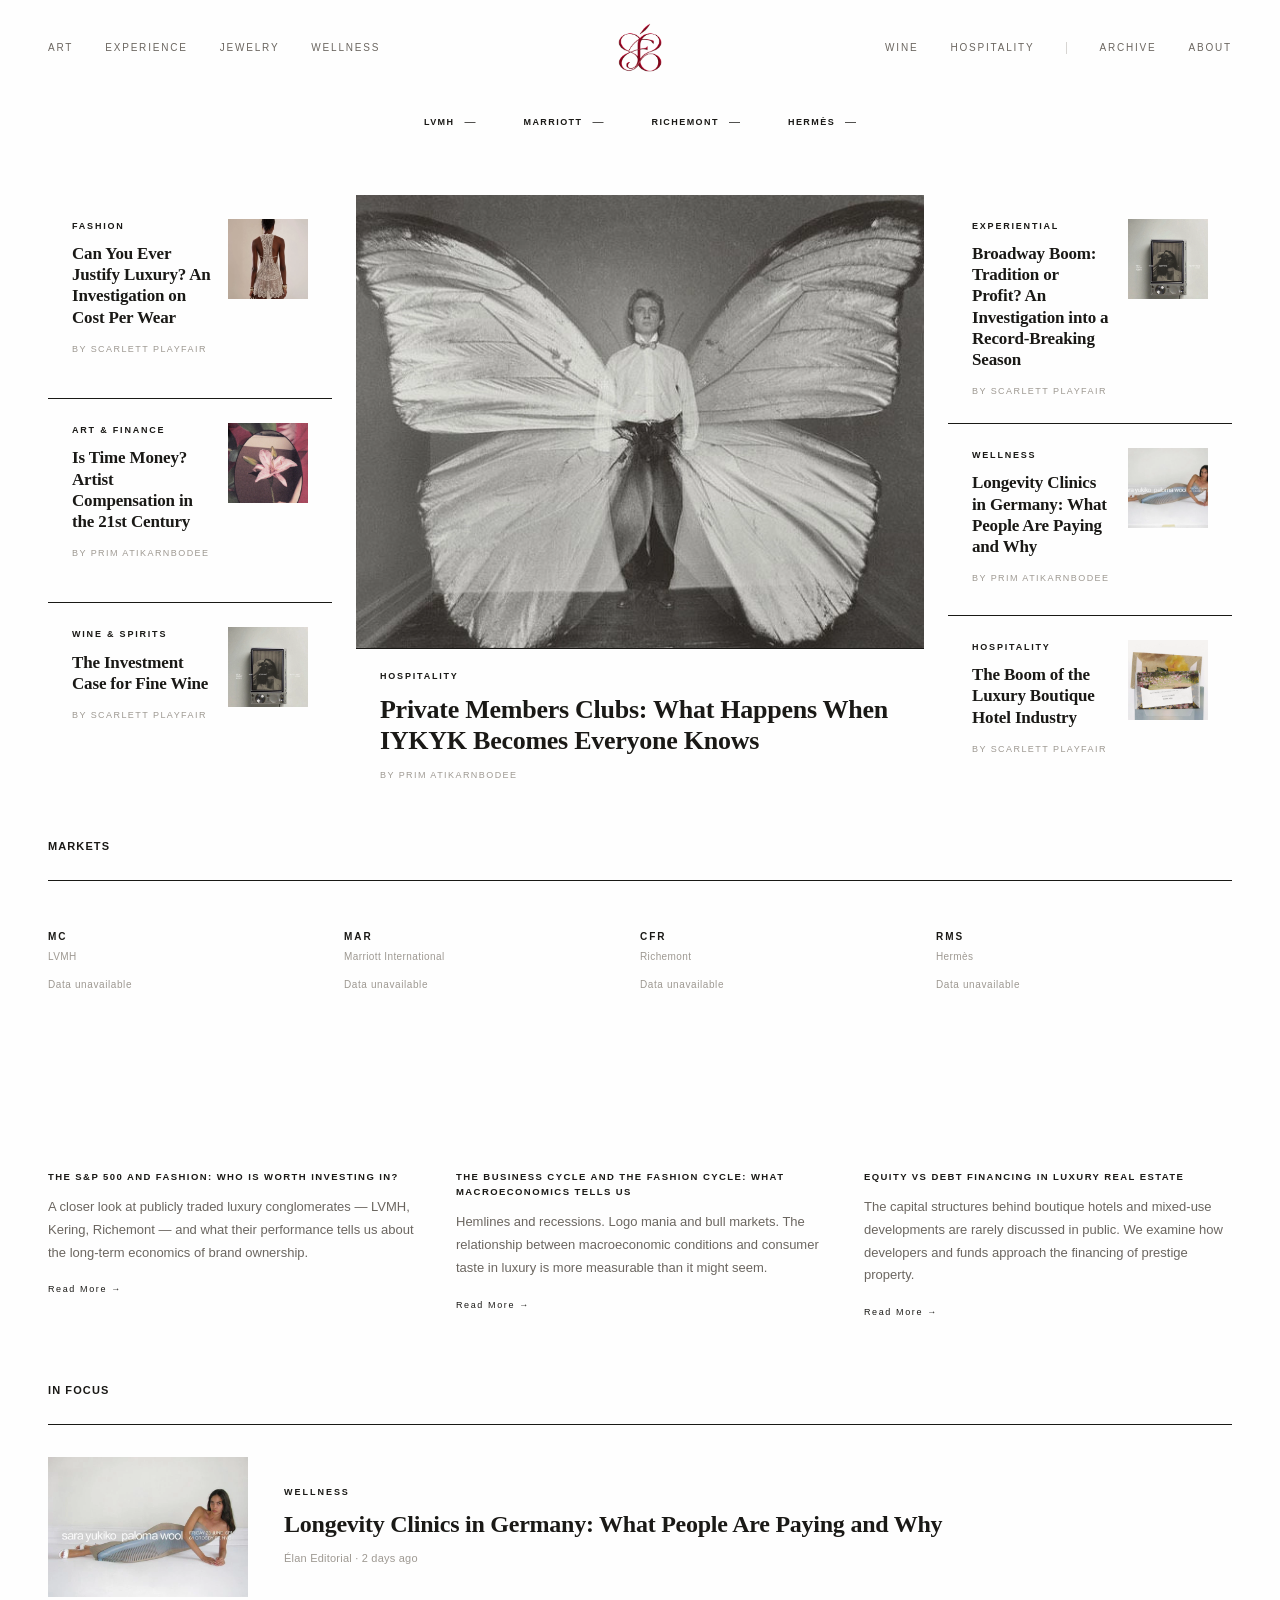
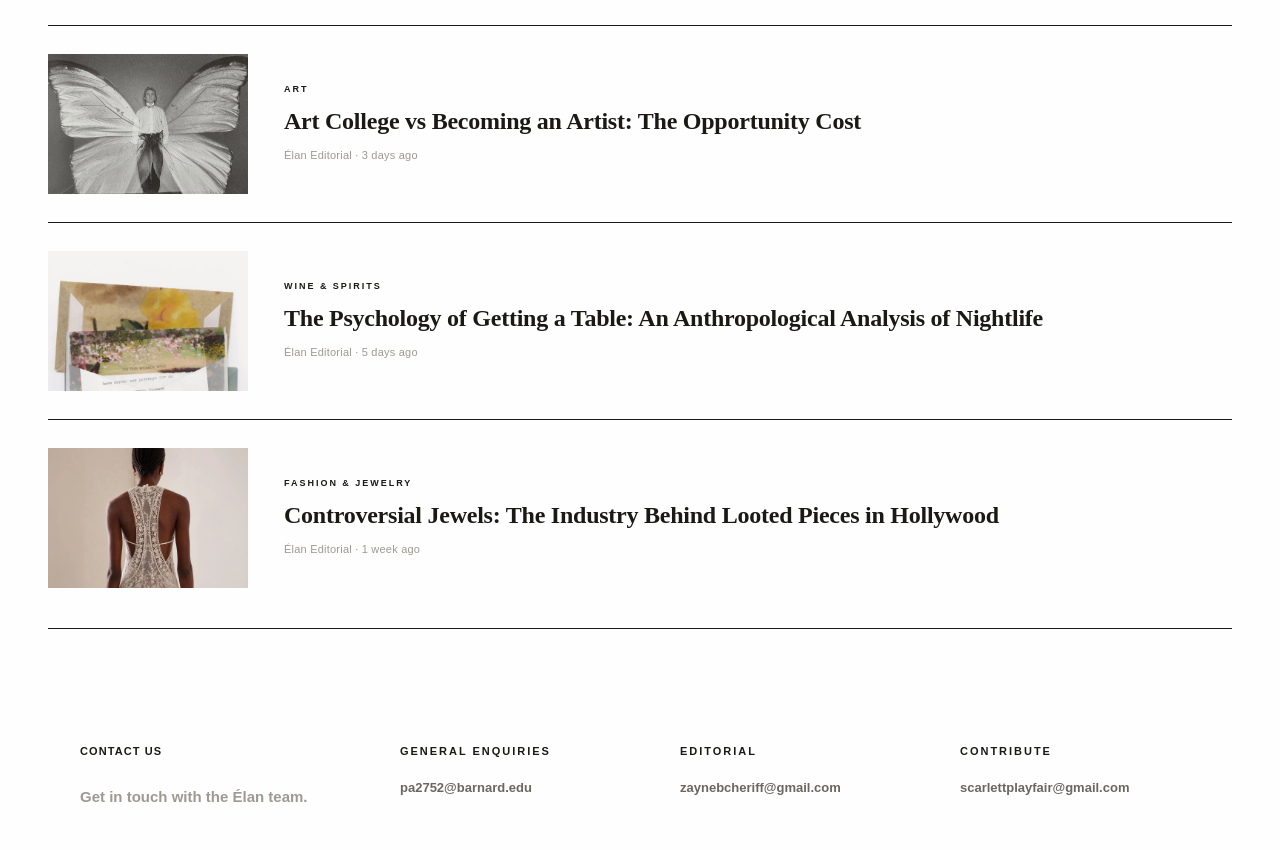
==== commit 418634bd: "Redesign index hero grid, add markets ticker and stock cards Co-Authored-By: Claude Sonnet 4.6 <nore" ====
--- a/index.html
+++ b/index.html
@@ -30,79 +30,111 @@
     </div>
   </nav>
 
+  <!-- MARKET TICKER HEADER -->
+  <div class="ticker-bar" id="tickerBar">
+    <div class="ticker-item" data-symbol="MC.PA"  data-name="LVMH"></div>
+    <div class="ticker-item" data-symbol="MAR"    data-name="Marriott"></div>
+    <div class="ticker-item" data-symbol="CFR.SW" data-name="Richemont"></div>
+    <div class="ticker-item" data-symbol="RMS.PA" data-name="Hermès"></div>
+  </div>
+
   <main>
 
     <!-- FEATURES -->
     <section class="section section-editorials">
-      <div class="section-label">Articles</div>
+      <div class="hero-grid">
+
+        <!-- LEFT COLUMN -->
+        <div class="hero-side hero-side-left">
+
+          <article class="side-card">
+            <div class="side-card-text">
+              <p class="side-card-category">Fashion</p>
+              <h2 class="side-card-title">Can You Ever Justify Luxury? An Investigation on Cost Per Wear</h2>
+              <p class="side-card-byline">By Scarlett Playfair</p>
+            </div>
+            <img class="side-card-img" src="img-4.webp" alt="Fashion" />
+          </article>
+
+          <article class="side-card">
+            <div class="side-card-text">
+              <p class="side-card-category">Art &amp; Finance</p>
+              <h2 class="side-card-title">Is Time Money? Artist Compensation in the 21st Century</h2>
+              <p class="side-card-byline">By Prim Atikarnbodee</p>
+            </div>
+            <img class="side-card-img" src="img-1.webp" alt="Art" />
+          </article>
+
+          <article class="side-card">
+            <div class="side-card-text">
+              <p class="side-card-category">Wine &amp; Spirits</p>
+              <h2 class="side-card-title">The Investment Case for Fine Wine</h2>
+              <p class="side-card-byline">By Scarlett Playfair</p>
+            </div>
+            <img class="side-card-img" src="img-3.webp" alt="Wine" />
+          </article>
+
+        </div>
+
+        <!-- CENTER FEATURED -->
+        <article class="hero-featured">
+          <img class="hero-featured-img" src="img-5.webp" alt="Featured" />
+          <div class="hero-featured-text">
+            <p class="side-card-category">Hospitality</p>
+            <h2 class="hero-featured-title">Private Members Clubs: What Happens When IYKYK Becomes Everyone Knows</h2>
+            <p class="side-card-byline">By Prim Atikarnbodee</p>
+          </div>
+        </article>
+
+        <!-- RIGHT COLUMN -->
+        <div class="hero-side hero-side-right">
+
+          <article class="side-card">
+            <div class="side-card-text">
+              <p class="side-card-category">Experiential</p>
+              <h2 class="side-card-title">Broadway Boom: Tradition or Profit? An Investigation into a Record-Breaking Season</h2>
+              <p class="side-card-byline">By Scarlett Playfair</p>
+            </div>
+            <img class="side-card-img" src="img-3.webp" alt="Experience" />
+          </article>
+
+          <article class="side-card">
+            <div class="side-card-text">
+              <p class="side-card-category">Wellness</p>
+              <h2 class="side-card-title">Longevity Clinics in Germany: What People Are Paying and Why</h2>
+              <p class="side-card-byline">By Prim Atikarnbodee</p>
+            </div>
+            <img class="side-card-img" src="img-6.webp" alt="Wellness" />
+          </article>
+
+          <article class="side-card">
+            <div class="side-card-text">
+              <p class="side-card-category">Hospitality</p>
+              <h2 class="side-card-title">The Boom of the Luxury Boutique Hotel Industry</h2>
+              <p class="side-card-byline">By Scarlett Playfair</p>
+            </div>
+            <img class="side-card-img" src="img-2.webp" alt="Hospitality" />
+          </article>
+
+        </div>
+
+      </div>
+    </section>
+
+    <!-- MARKET TICKER -->
+    <section class="section section-markets">
+      <div class="section-label">Markets</div>
       <div class="section-divider"></div>
-
-      <div class="editorials-list">
-
-        <article class="editorial-card">
-          <div class="editorial-top">
-            <span class="editorial-category">Fashion</span>
-          </div>
-          <div class="editorial-body">
-            <img class="editorial-img" src="img-4.webp" alt="Fashion" />
-            <div class="editorial-text">
-              <h2 class="editorial-title">Can You Ever Justify Luxury? An Investigation on Cost Per Wear</h2>
-              <p class="editorial-desc">The case for the capsule wardrobe has been made many times over. But does the math actually hold up — and what does it reveal about how we assign value to what we wear?</p>
-              <p class="editorial-read"><svg class="read-icon" viewBox="0 0 16 16" fill="none" xmlns="http://www.w3.org/2000/svg"><circle cx="8" cy="8" r="6.5" stroke="currentColor" stroke-width="1"/><path d="M8 5v3.5l2 1.5" stroke="currentColor" stroke-width="1" stroke-linecap="round"/></svg> 6 min read</p>
-            </div>
-          </div>
-        </article>
-
-        <article class="editorial-card">
-          <div class="editorial-top">
-            <span class="editorial-category">Art &amp; Finance</span>
-          </div>
-          <div class="editorial-body">
-            <img class="editorial-img" src="img-1.webp" alt="Art" />
-            <div class="editorial-text">
-              <h2 class="editorial-title">Is Time Money? Artist Compensation in the 21st Century</h2>
-              <p class="editorial-desc">From gallery commissions to streaming residuals, the economics of making art have never been more contested. We map the gap between cultural value and financial return.</p>
-              <p class="editorial-read"><svg class="read-icon" viewBox="0 0 16 16" fill="none" xmlns="http://www.w3.org/2000/svg"><circle cx="8" cy="8" r="6.5" stroke="currentColor" stroke-width="1"/><path d="M8 5v3.5l2 1.5" stroke="currentColor" stroke-width="1" stroke-linecap="round"/></svg> 5 min read</p>
-            </div>
-          </div>
-        </article>
-
-        <article class="editorial-card">
-          <div class="editorial-top">
-            <span class="editorial-category">Hospitality</span>
-          </div>
-          <div class="editorial-body">
-            <img class="editorial-img" src="img-2.webp" alt="Hospitality" />
-            <div class="editorial-text">
-              <h2 class="editorial-title">Private Members Clubs: What Happens When IYKYK Becomes Everyone Knows</h2>
-              <p class="editorial-desc">Exclusivity is the product. But as waitlists grow and coverage proliferates, we ask whether the private members club model can survive its own popularity.</p>
-              <p class="editorial-read"><svg class="read-icon" viewBox="0 0 16 16" fill="none" xmlns="http://www.w3.org/2000/svg"><circle cx="8" cy="8" r="6.5" stroke="currentColor" stroke-width="1"/><path d="M8 5v3.5l2 1.5" stroke="currentColor" stroke-width="1" stroke-linecap="round"/></svg> 7 min read</p>
-            </div>
-          </div>
-        </article>
-
-        <article class="editorial-card">
-          <div class="editorial-top">
-            <span class="editorial-category">Experiential</span>
-          </div>
-          <div class="editorial-body">
-            <img class="editorial-img" src="img-3.webp" alt="Experience" />
-            <div class="editorial-text">
-              <h2 class="editorial-title">Broadway Boom: Tradition or Profit? An Investigation into a Record-Breaking Season</h2>
-              <p class="editorial-desc">Broadway has never sold more tickets. But behind the sellouts lies a complex calculus of donor funding, star casting, and the question of who the theatre is really for.</p>
-              <p class="editorial-read"><svg class="read-icon" viewBox="0 0 16 16" fill="none" xmlns="http://www.w3.org/2000/svg"><circle cx="8" cy="8" r="6.5" stroke="currentColor" stroke-width="1"/><path d="M8 5v3.5l2 1.5" stroke="currentColor" stroke-width="1" stroke-linecap="round"/></svg> 4 min read</p>
-            </div>
-          </div>
-        </article>
-
+      <div class="markets-grid" id="marketsGrid">
+        <div class="market-card" data-symbol="MC.PA"  data-name="LVMH"></div>
+        <div class="market-card" data-symbol="MAR"    data-name="Marriott International"></div>
+        <div class="market-card" data-symbol="CFR.SW" data-name="Richemont"></div>
+        <div class="market-card" data-symbol="RMS.PA" data-name="Hermès"></div>
       </div>
     </section>
 
     <!-- BRIEFINGS -->
     <section class="section section-interviews">
-      <div class="section-label">Briefings</div>
-      <div class="section-divider"></div>
-
       <div class="interviews-grid">
 
         <article class="interview-card">
@@ -112,8 +144,8 @@
         </article>
 
         <article class="interview-card">
-          <h3 class="interview-title">Hyrox: The PE-Backed Fitness Empire Reshaping Competitive Wellness</h3>
-          <p class="interview-body">From niche race to global franchise: how private equity spotted a gap in the fitness market and built a scalable competition format around the aspiration of ordinary athleticism.</p>
+          <h3 class="interview-title">The Business Cycle and the Fashion Cycle: What Macroeconomics Tells Us</h3>
+          <p class="interview-body">Hemlines and recessions. Logo mania and bull markets. The relationship between macroeconomic conditions and consumer taste in luxury is more measurable than it might seem.</p>
           <a href="#" class="read-more">Read More &rarr;</a>
         </article>
 
@@ -210,5 +242,103 @@
     }
   </script>
 
+  <script>
+    async function fetchStockData(symbol) {
+      const yf = `https://query1.finance.yahoo.com/v8/finance/chart/${symbol}?interval=5m&range=1d`;
+      const res = await fetch(`https://api.allorigins.win/raw?url=${encodeURIComponent(yf)}`);
+      return await res.json();
+    }
+
+    async function loadTickerBar() {
+      const items = document.querySelectorAll('.ticker-item[data-symbol]');
+      async function fetchTicker(item) {
+        const symbol = item.dataset.symbol;
+        const name = item.dataset.name;
+        const ticker = symbol.split('.')[0];
+        try {
+          const data = await fetchStockData(symbol);
+          const result = data.chart.result[0];
+          const meta = result.meta;
+          const price = meta.regularMarketPrice;
+          const prev = meta.chartPreviousClose || meta.previousClose;
+          const change = ((price - prev) / prev) * 100;
+          const closes = (result.indicators.quote[0].close || []).filter(v => v != null);
+          const min = Math.min(...closes), max = Math.max(...closes);
+          const W = 80, H = 24;
+          const pts = closes.map((v, i) => {
+            const x = (i / (closes.length - 1)) * W;
+            const y = H - ((v - min) / ((max - min) || 1)) * H;
+            return `${x.toFixed(1)},${y.toFixed(1)}`;
+          }).join(' ');
+          const up = change >= 0;
+          item.innerHTML = `
+            <span class="ti-name">${name}</span>
+            <svg class="ti-spark" viewBox="0 0 80 24" preserveAspectRatio="none">
+              <polyline points="${pts}" fill="none" stroke="currentColor" stroke-width="1.2" stroke-linejoin="round"/>
+            </svg>
+            <span class="ti-price">${price.toLocaleString('en-US', { minimumFractionDigits: 2, maximumFractionDigits: 2 })}</span>
+            <span class="ti-change ${up ? 'up' : 'down'}">${up ? '+' : ''}${change.toFixed(2)}%</span>`;
+        } catch(e) {
+          item.innerHTML = `<span class="ti-name">${name}</span><span class="ti-price">—</span>`;
+        }
+      }
+      Promise.all([...items].map(fetchTicker));
+    }
+
+    async function loadMarkets() {
+      const cards = document.querySelectorAll('.market-card[data-symbol]');
+
+      async function fetchCard(card) {
+        const symbol = card.dataset.symbol;
+        const name = card.dataset.name;
+        const ticker = symbol.split('.')[0];
+        try {
+          const data = await fetchStockData(symbol);
+          const result = data.chart.result[0];
+          const meta = result.meta;
+          const price = meta.regularMarketPrice;
+          const prev = meta.chartPreviousClose || meta.previousClose;
+          const change = ((price - prev) / prev) * 100;
+          const closes = (result.indicators.quote[0].close || []).filter(v => v != null);
+
+          const min = Math.min(...closes);
+          const max = Math.max(...closes);
+          const W = 200, H = 52;
+          const pts = closes.map((v, i) => {
+            const x = (i / (closes.length - 1)) * W;
+            const y = H - ((v - min) / ((max - min) || 1)) * H;
+            return `${x.toFixed(1)},${y.toFixed(1)}`;
+          }).join(' ');
+
+          const up = change >= 0;
+          card.innerHTML = `
+            <div class="market-top">
+              <span class="market-ticker">${ticker}</span>
+              <span class="market-name">${name}</span>
+            </div>
+            <div class="market-mid">
+              <span class="market-price">${price.toLocaleString('en-US', { minimumFractionDigits: 2, maximumFractionDigits: 2 })}</span>
+              <span class="market-change ${up ? 'up' : 'down'}">${up ? '+' : ''}${change.toFixed(2)}%</span>
+            </div>
+            <svg class="market-spark" viewBox="0 0 200 52" preserveAspectRatio="none">
+              <polyline points="${pts}" fill="none" stroke="currentColor" stroke-width="1.2" stroke-linejoin="round"/>
+            </svg>`;
+        } catch (e) {
+          console.error(`Failed to load ${symbol}:`, e);
+          card.innerHTML = `
+            <div class="market-top">
+              <span class="market-ticker">${ticker}</span>
+              <span class="market-name">${name}</span>
+            </div>
+            <p class="market-error">Data unavailable</p>`;
+        }
+      }
+
+      Promise.all([...cards].map(fetchCard));
+    }
+    loadMarkets();
+    loadTickerBar();
+  </script>
+
 </body>
 </html>
--- a/style.css
+++ b/style.css
@@ -26,6 +26,60 @@
 
 a { color: inherit; text-decoration: none; }
 
+/* ── TICKER BAR ── */
+.ticker-bar {
+  display: flex;
+  justify-content: center;
+  gap: 48px;
+  padding: 8px 48px;
+}
+
+.ticker-item {
+  display: flex;
+  align-items: center;
+  gap: 10px;
+  padding: 8px 0;
+}
+
+.ti-name {
+  font-family: var(--sans);
+  font-size: 9px;
+  font-weight: 600;
+  letter-spacing: 0.16em;
+  text-transform: uppercase;
+  color: var(--ink);
+  white-space: nowrap;
+  flex-shrink: 0;
+}
+
+.ti-spark {
+  width: 80px;
+  height: 24px;
+  flex-shrink: 0;
+  color: var(--ink);
+}
+
+.ti-price {
+  font-family: var(--sans);
+  font-size: 11px;
+  font-weight: 400;
+  color: var(--ink);
+  white-space: nowrap;
+  flex-shrink: 0;
+}
+
+.ti-change {
+  font-family: var(--sans);
+  font-size: 9px;
+  font-weight: 600;
+  letter-spacing: 0.06em;
+  white-space: nowrap;
+  flex-shrink: 0;
+}
+
+.ti-change.up   { color: #2a7a4b; }
+.ti-change.down { color: #b03a2e; }
+
 /* ── NAV ── */
 .nav {
   display: flex;
@@ -147,6 +201,8 @@
   margin-top: 12px;
   margin-bottom: 90px;
 }
+
+.section-markets .section-divider { margin-bottom: 48px; }
 
 /* ── SCROLL ROW ── */
 .scroll-row-wrap {
@@ -315,6 +371,86 @@
 
 .scroll-arrow:hover { color: var(--ink); }
 
+/* ── MARKETS ── */
+.section-markets { padding-bottom: 32px; }
+.section-editorials { padding-bottom: 32px; }
+.markets-grid {
+  display: grid;
+  grid-template-columns: repeat(4, 1fr);
+  gap: 0;
+}
+
+.market-card {
+  padding: 0 24px 0 0;
+  display: flex;
+  flex-direction: column;
+  gap: 12px;
+  min-height: 160px;
+}
+
+.market-top {
+  display: flex;
+  flex-direction: column;
+  gap: 4px;
+}
+
+.market-ticker {
+  font-family: var(--sans);
+  font-size: 10px;
+  font-weight: 700;
+  letter-spacing: 0.2em;
+  text-transform: uppercase;
+  color: var(--ink);
+}
+
+.market-name {
+  font-family: var(--sans);
+  font-size: 10px;
+  font-weight: 400;
+  letter-spacing: 0.04em;
+  color: var(--ink-faint);
+}
+
+.market-mid {
+  display: flex;
+  align-items: baseline;
+  gap: 10px;
+}
+
+.market-price {
+  font-family: var(--sans);
+  font-size: 22px;
+  font-weight: 300;
+  letter-spacing: -0.02em;
+  color: var(--ink);
+}
+
+.market-change {
+  font-family: var(--sans);
+  font-size: 10px;
+  font-weight: 600;
+  letter-spacing: 0.06em;
+  color: var(--ink-faint);
+}
+
+.market-change.up   { color: #2a7a4b; }
+.market-change.down { color: #b03a2e; }
+
+.market-spark {
+  width: 100%;
+  height: 60px;
+  display: block;
+  color: var(--ink);
+  margin-top: auto;
+}
+
+.market-error {
+  font-family: var(--sans);
+  font-size: 10px;
+  color: var(--ink-faint);
+  letter-spacing: 0.06em;
+}
+
 /* ── IN FOCUS ── */
 .section-infocus { padding-bottom: 0; }
 .section-infocus .section-divider { margin-bottom: 32px; }
@@ -397,8 +533,108 @@
   letter-spacing: 0.02em;
 }
 
+/* ── HERO GRID ── */
+.hero-grid {
+  display: grid;
+  grid-template-columns: 1fr 2fr 1fr;
+  gap: 0 24px;
+  align-items: stretch;
+}
+
+.hero-side {
+  display: flex;
+  flex-direction: column;
+}
+
+.side-card {
+  display: flex;
+  align-items: flex-start;
+  justify-content: space-between;
+  gap: 16px;
+  padding: 24px 24px;
+  border-bottom: 1px solid var(--rule);
+  cursor: pointer;
+  flex: 1;
+}
+
+.side-card:last-child {
+  border-bottom: none;
+}
+
+.side-card-text {
+  flex: 1;
+}
+
+.side-card-category {
+  font-family: var(--sans);
+  font-size: 9px;
+  font-weight: 600;
+  letter-spacing: 0.2em;
+  text-transform: uppercase;
+  color: var(--ink);
+  margin-bottom: 10px;
+}
+
+.side-card-title {
+  font-family: var(--serif);
+  font-size: 17px;
+  font-weight: 700;
+  line-height: 1.25;
+  color: var(--ink);
+  margin-bottom: 14px;
+  letter-spacing: -0.01em;
+}
+
+.side-card-byline {
+  font-family: var(--sans);
+  font-size: 9px;
+  font-weight: 500;
+  letter-spacing: 0.16em;
+  text-transform: uppercase;
+  color: var(--ink-faint);
+}
+
+.side-card-img {
+  width: 80px;
+  height: 80px;
+  object-fit: cover;
+  object-position: center top;
+  flex-shrink: 0;
+}
+
+/* FEATURED CENTER */
+.hero-featured {
+  display: flex;
+  flex-direction: column;
+  cursor: pointer;
+}
+
+.hero-featured-img {
+  width: 100%;
+  flex: 1;
+  object-fit: cover;
+  object-position: center top;
+  display: block;
+  min-height: 400px;
+  max-height: 520px;
+}
+
+.hero-featured-text {
+  padding: 20px 24px 24px;
+  border-top: 1px solid var(--rule);
+}
+
+.hero-featured-title {
+  font-family: var(--serif);
+  font-size: 26px;
+  font-weight: 700;
+  line-height: 1.2;
+  color: var(--ink);
+  margin-bottom: 12px;
+  letter-spacing: -0.01em;
+}
+
 /* ── EDITORIALS ── */
-.section-editorials { padding-bottom: 90px; }
 
 .editorials-list {
   display: grid;
@@ -479,7 +715,7 @@
 }
 
 /* ── INTERVIEWS ── */
-.section-interviews { padding-top: 0; padding-bottom: 60px; }
+.section-interviews { padding-top: 48px; padding-bottom: 60px; }
 
 .interviews-grid {
   display: grid;
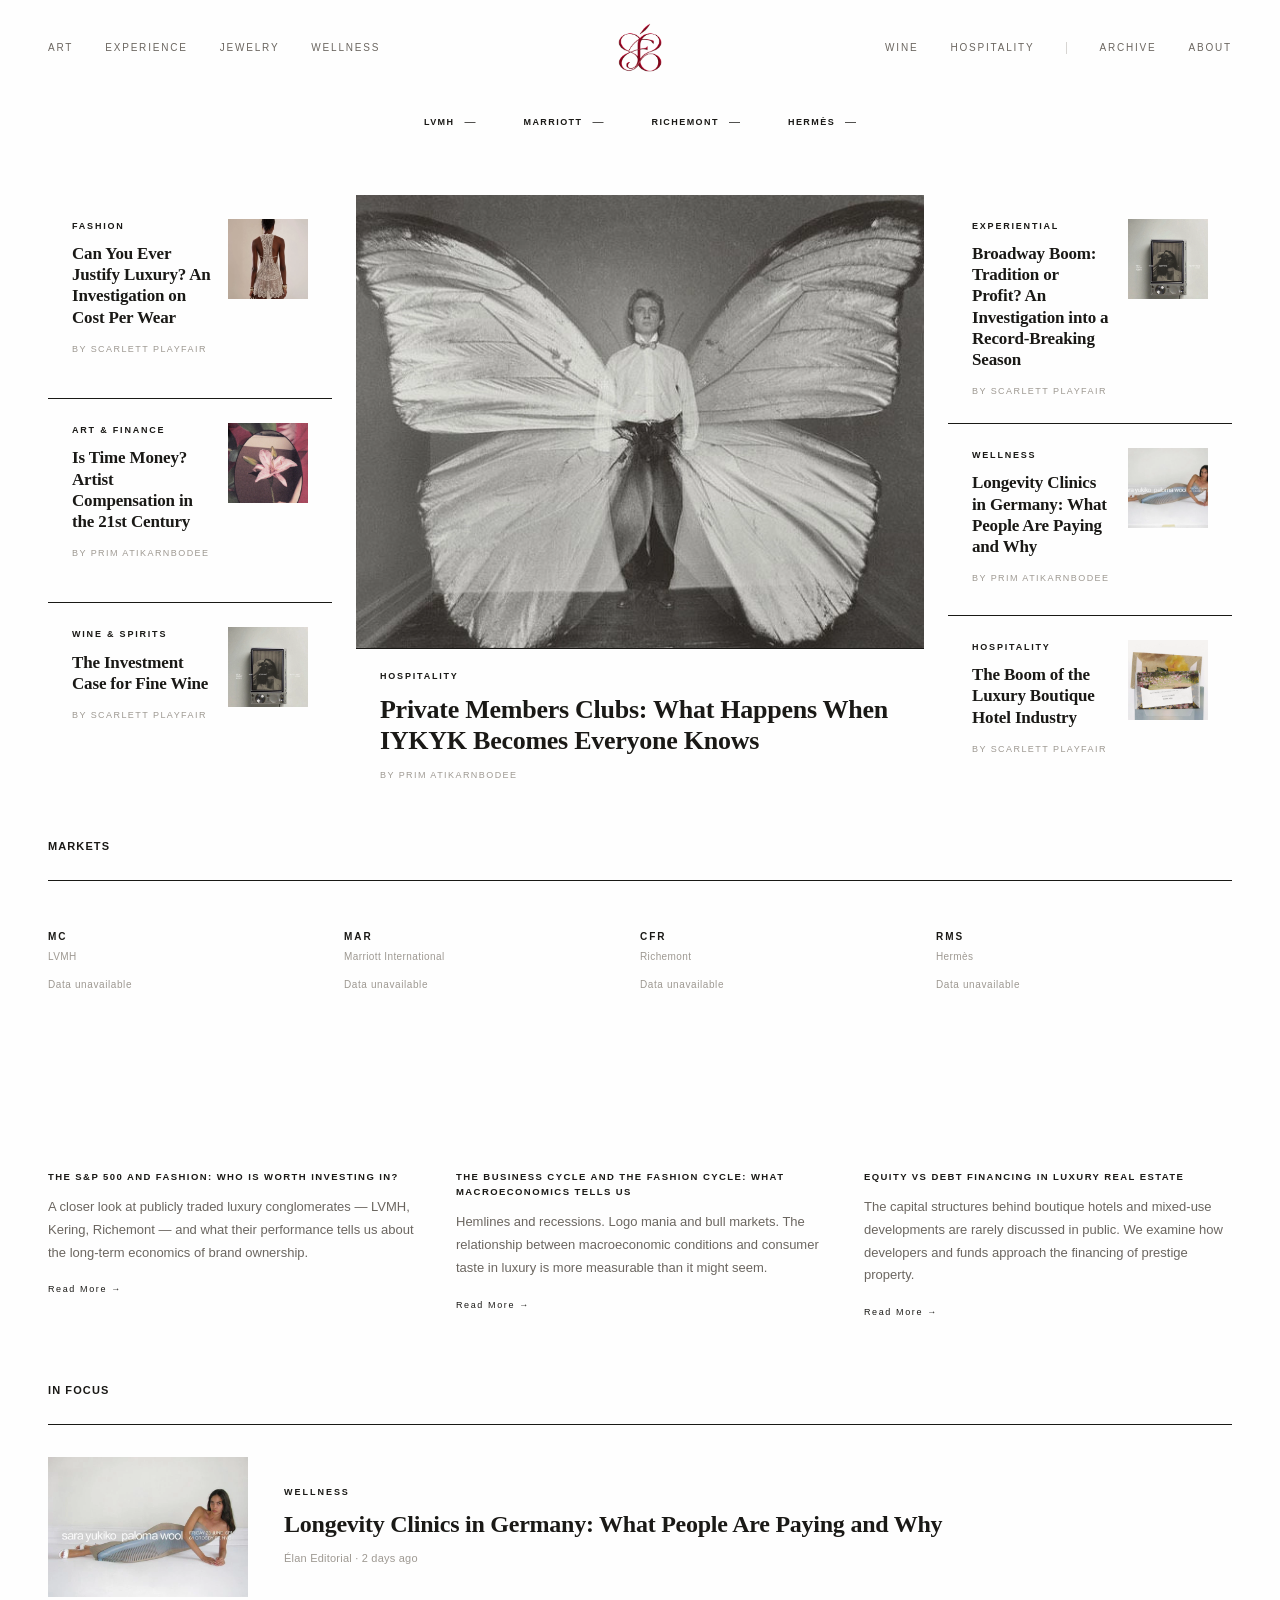
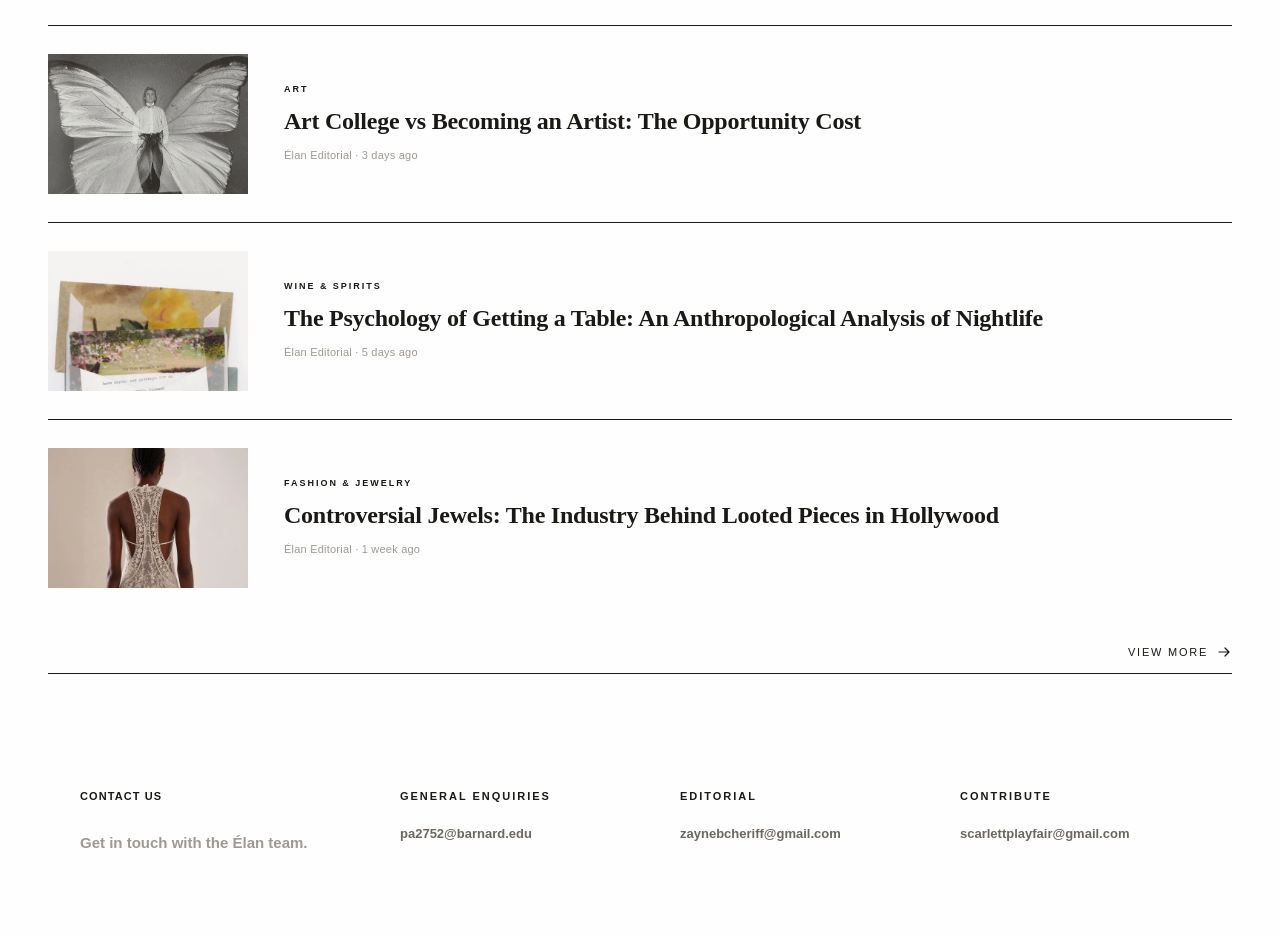
==== commit ba240bf2: "Restore view more arrow on index page Co-Authored-By: Claude Sonnet 4.6 <noreply@anthropic.com>" ====
--- a/index.html
+++ b/index.html
@@ -202,7 +202,7 @@
         </article>
 
       </div>
-      <!-- <a href="archive.html" class="view-more">View More <svg viewBox="0 0 16 16" fill="none" xmlns="http://www.w3.org/2000/svg"><path d="M3 8h10M9 4l4 4-4 4" stroke="currentColor" stroke-width="1.2" stroke-linecap="round" stroke-linejoin="round"/></svg></a> -->
+      <a href="archive.html" class="view-more">View More <svg viewBox="0 0 16 16" fill="none" xmlns="http://www.w3.org/2000/svg"><path d="M3 8h10M9 4l4 4-4 4" stroke="currentColor" stroke-width="1.2" stroke-linecap="round" stroke-linejoin="round"/></svg></a>
     </section>
 
     <!-- CONTACT -->
@@ -244,9 +244,15 @@
 
   <script>
     async function fetchStockData(symbol) {
-      const yf = `https://query1.finance.yahoo.com/v8/finance/chart/${symbol}?interval=5m&range=1d`;
-      const res = await fetch(`https://api.allorigins.win/raw?url=${encodeURIComponent(yf)}`);
-      return await res.json();
+      const isLocal = location.hostname === 'localhost' || location.hostname === '127.0.0.1';
+      if (isLocal) {
+        const yf = `https://query1.finance.yahoo.com/v8/finance/chart/${symbol}?interval=5m&range=1d`;
+        const res = await fetch(`https://api.allorigins.win/raw?url=${encodeURIComponent(yf)}`);
+        return await res.json();
+      } else {
+        const res = await fetch(`/api/stock?symbol=${encodeURIComponent(symbol)}`);
+        return await res.json();
+      }
     }
 
     async function loadTickerBar() {
--- a/about.css
+++ b/about.css
@@ -98,7 +98,7 @@
 
 /* CONTACT */
 .about-contact {
-  padding: 0 48px 40px;
+  padding: 0 48px 80px;
 }
 
 .about-contact-inner {
